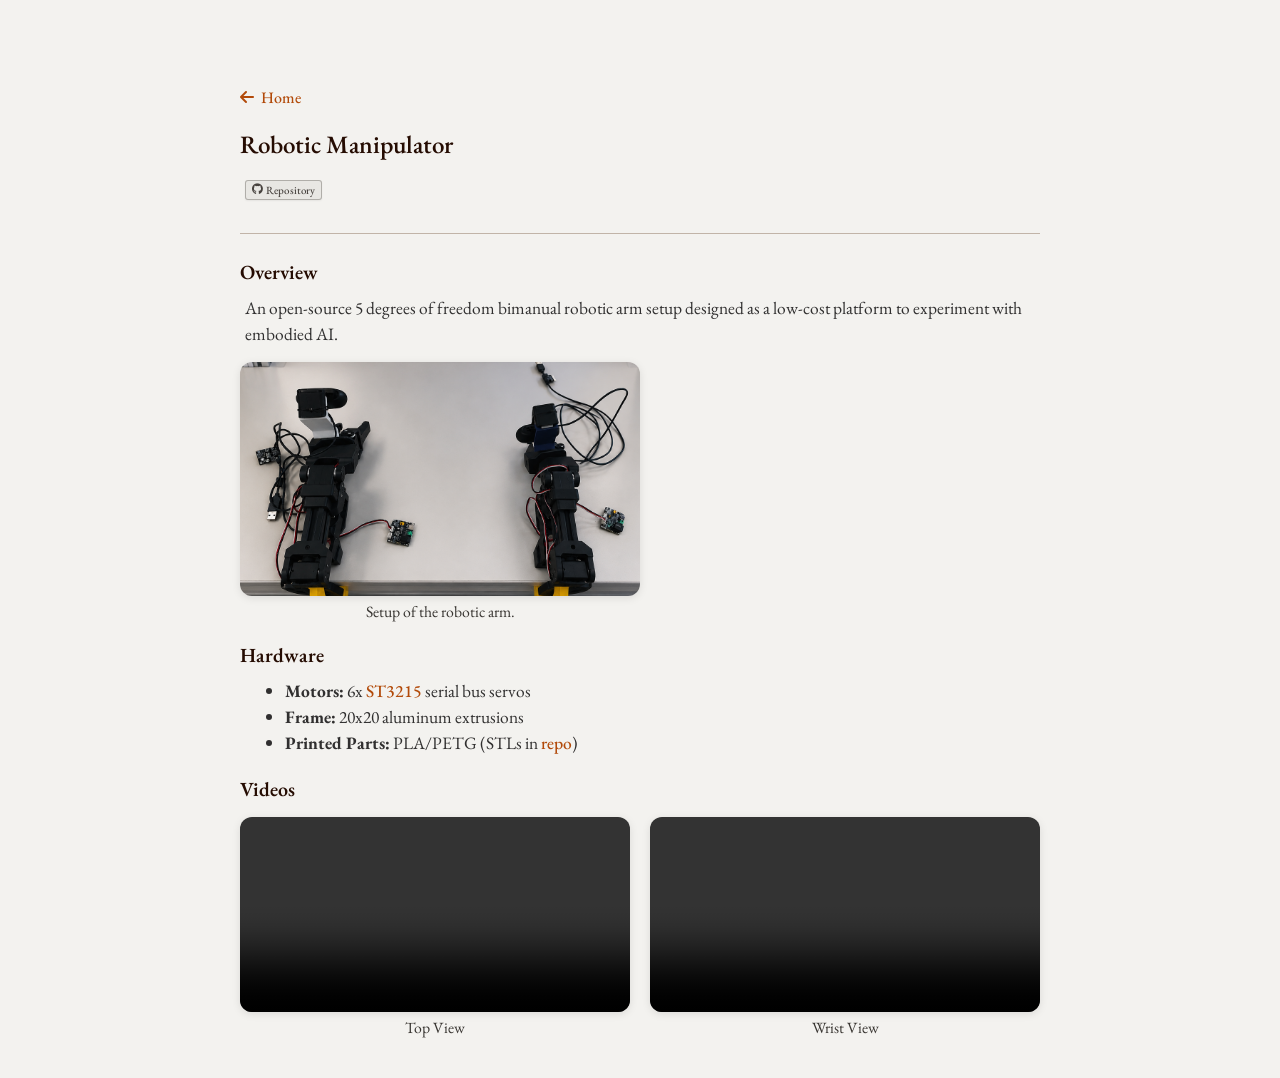
==== work/manipulator.html @ 4a0dd147 "initial" ====
<!DOCTYPE html>
<html lang="en">

<head>
    <meta charset="utf-8">
    <meta http-equiv="X-UA-Compatible" content="chrome=1">
    <meta name="HandheldFriendly" content="True">
    <meta name="MobileOptimized" content="320">
    <meta name="viewport" content="width=device-width, initial-scale=1.0">
    <meta name="description" content="Open-source bimanual robotic arm setup for embodied AI research.">
    <link rel="canonical" href="https://www.sheh.in/work/manipulator.html">
    <meta property="og:locale" content="en_GB">
    <link rel="icon" href="../assets/favicon.ico" type="image/x-icon">
    <meta property="og:image" content="https://sheh.in/assets/icon_large.png">
    <meta name="twitter:card" content="summary_large_image">
    <meta name="twitter:image" content="https://sheh.in/assets/icon_large.png">

    <meta property="og:type" content="article">
    <meta property="og:title" content="Robotic Manipulator - Shehin">
    <meta property="og:description" content="Open-source bimanual robotic arm setup for embodied AI research.">
    <meta name="twitter:description" content="Open-source bimanual robotic arm setup for embodied AI research.">
    <title>Robotic Manipulator - Mohammed Shehin</title>
    <link rel="icon" type="image/png" href="../assets/icon.png">
    <link rel="stylesheet" href="../assets/css/style.css?v=2">
    <link rel="stylesheet" href="https://cdnjs.cloudflare.com/ajax/libs/font-awesome/6.5.2/css/all.min.css"
        integrity="sha512-SnH5WK+bZxgPHs44uWIX+LLJAJ9/2PkPKZ5QiAj6Ta86w+fsb2TkcmfRyVX3pBnMFcV7oQPJkl9QevSCWr3W6A=="
        crossorigin="anonymous" referrerpolicy="no-referrer" />
    <link rel="preconnect" href="https://fonts.googleapis.com">
    <link rel="preconnect" href="https://fonts.gstatic.com" crossorigin>
    <link href="https://fonts.googleapis.com/css2?family=EB+Garamond:ital,wght@0,400..800;1,400..800&display=swap"
        rel="stylesheet">
    <script async src="https://www.googletagmanager.com/gtag/js?id=G-MJPP4PF77R"></script>
    <script>
        window.dataLayer = window.dataLayer || [];
        function gtag() { dataLayer.push(arguments); }
        gtag('js', new Date());

        gtag('config', 'G-MJPP4PF77R');
    </script>

</head>

<body>
    <div class="content">
        <a href="../index.html" class="back-link"><i class="fa-solid fa-arrow-left" style="margin-right: 4px;"></i>
            Home</a>

        <div class="header-container">
            <div class="text-content">
                <h1 class="name">Robotic Manipulator</h1>

                <div class="badge-container" style="margin-top: 10px;">
                    <a href="https://github.com/shehiin/manipulator" target="_blank" rel="noopener" class="badge1">
                        <i class="fa-brands fa-github"></i> Repository
                    </a>
                </div>
            </div>
        </div>

        <div class="divider"></div>

        <div class="section-static">

            <div class="section-header"><span class="bullet"></span><span class="section-title">Overview</span></div>
            <p class="section-content">
                An open-source 5 degrees of freedom bimanual robotic arm setup designed as a low-cost platform to
                experiment with embodied AI.
            </p>
            <img src="../assets/armsetup.png" alt="Robotic arm setup" class="work-image" />
            <div class="img-caption img-caption-centered">Setup of the robotic arm.</div>

            <div class="section-header"><span class="bullet"></span><span class="section-title">Hardware</span></div>
            <ul class="section-content hardware-list">
                <li><strong>Motors:</strong> 6x <a href="https://www.waveshare.com/st3215-servo.htm" target="_blank"
                        rel="noopener">ST3215</a> serial bus servos</li>
                <li><strong>Frame:</strong> 20x20 aluminum extrusions</li>
                <li><strong>Printed Parts:</strong> PLA/PETG (STLs in <a href="https://github.com/shehiin/manipulator"
                        target="_blank" rel="noopener">repo</a>)</li>
            </ul>

            <div class="section-header"><span class="bullet"></span><span class="section-title">Videos</span></div>
            <div class="video-grid">
                <div class="video-container">
                    <video class="work-video" autoplay loop muted playsinline controls>
                        <source src="../assets/topview.mp4" type="video/mp4">
                        Your browser does not support the video tag.
                    </video>
                    <div class="img-caption">Top View</div>
                </div>
                <div class="video-container">
                    <video class="work-video" autoplay loop muted playsinline controls>
                        <source src="../assets/wristview.mp4" type="video/mp4">
                        Your browser does not support the video tag.
                    </video>
                    <div class="img-caption">Wrist View</div>
                </div>
            </div>

        </div>
    </div>
</body>

</html>
---- assets/css/style.css ----
:root {
    --bg: #f3f2ef;
    --text: #1a1a1a;
    --text-muted: #383531;
    --heading: #250c02;
    --accent: #b24a09;
    --accent-social: #47423e;
}



body {
    background-color: var(--bg);
    color: var(--text);
    display: flex;
    flex-direction: column;
    align-items: center;
    justify-content: flex-start;
    text-align: left;
    font-size: 109%;
    margin: 0;
    padding: 60px 0 0 0;
    font-family: 'EB Garamond', serif;
}

h1,
p,
.social-links {
    margin-top: 12px;
    margin-bottom: 0;
    line-height: 1.2;
}

h1 {
    margin-top: 0 !important;
}

.content {
    width: 90%;
    max-width: 850px;
    padding: 25px;
    margin: 0 auto;
    box-sizing: border-box;
}

.content a {
    color: var(--accent);
    text-decoration: none;
    font-weight: 480;
}

.content img {
    max-width: 100%;
    border-radius: 6px;
}

.divider {
    height: 1px;
    background-color: #4e2605;
    margin: 35px 0 25px 0;
    opacity: 0.3;
}

.section-static {
    margin-bottom: 15px;
}

.section-header {
    font-size: 1.15em;
    font-weight: 600;
    display: flex;
    align-items: center;
    margin-top: 20px;
    margin-bottom: 10px;
    color: var(--heading);
}

.news-scroll {
    max-height: 400px;
    overflow-y: auto;
    padding-right: 10px;
}

details summary {
    cursor: pointer;
    font-size: 1.3em;
    font-weight: 600;
    display: flex;
    align-items: center;
    margin-top: 20px;
    margin-bottom: 10px;
    color: var(--heading);
    list-style: none;
}

details summary::-webkit-details-marker {
    display: none;
}

details:not([open]) summary::after {
    content: "...";
    margin-left: 5px;
    color: var(--text-muted);
    font-weight: normal;
}

details[open] summary {
    margin-bottom: 10px;
}

.section-content,
.nointend-section-content,
.news-list li,
.subtitle {
    font-size: 1em;
    color: #302f2f;
    line-height: 1.5;
}

.section-content,
.nointend-section-content {
    margin-bottom: 10px;
    margin-top: 5px;
}

.section-content {
    margin-left: 5px;
}

.nointend-section-content {
    margin-left: 0px;
}

.news-list {
    margin: 0 0 10px 0;
    padding-left: 15px;
    list-style: none;
}

.news-list li {
    margin-bottom: 10px;
    position: relative;
}

.news-list li::before {
    content: "•";
    position: absolute;
    left: -15px;
    top: 0;
    color: var(--text);
}

.news-list li:last-child {
    margin-bottom: 0;
}

.header-container {
    display: flex;
    justify-content: space-between;
    align-items: center;
    gap: 24px;
    margin-bottom: 28px;
}

.text-content {
    display: flex;
    flex-direction: column;
    gap: 11px;
    flex: 1;
}

.name {
    font-size: 25px;
    font-weight: 550;
    margin: 0;
    line-height: 1.3;
    color: var(--heading);
}

.subtitle {
    margin: 0;
}

.subtitle a {
    color: inherit;
    font-weight: inherit;
}

.social-links {
    display: flex;
    gap: 10px;
    font-size: 14.5px;
    margin: 12px 0 0 0;
}

.social-links a {
    color: var(--accent-social) !important;
    text-decoration: none;
}

.badge1 {
    display: inline-flex;
    align-items: center;
    gap: 3px;
    padding: 2px 6px;
    background-color: rgba(71, 66, 62, 0.06);
    color: var(--accent-social) !important;
    border-radius: 3px;
    font-size: 11px;
    font-weight: 500;
    letter-spacing: 0.01em;
    text-decoration: none;
    transition: background-color 0.2s ease, box-shadow 0.2s ease;
    margin: -2px 0;
    border: 1px solid rgba(71, 66, 62, 0.35);
    box-shadow: 0 1px 2px rgba(0, 0, 0, 0.06);
}

.badge1:hover {
    background-color: rgba(71, 66, 62, 0.1);
    box-shadow: 0 2px 5px rgba(0, 0, 0, 0.12);
}

.badge-container {
    display: flex;
    gap: 8px;
    flex-wrap: wrap;
    margin-top: 6px;
    margin-left: 5px;
}

.project-wrapper {
    display: flex;
    flex-direction: row;
    gap: 5px;
    align-items: flex-start;
    margin: 2px 0;
    position: relative;
}

.project-info {
    flex: 1;
    min-width: 200px;
}

.content a.project-title,
.project-title {
    font-weight: 600;
    font-size: 16px;
    color: var(--accent);
    text-decoration: none;
    display: inline-block;
    margin-left: 5px;
}

.date {
    font-size: 14px;
    font-weight: 700;
    color: var(--heading);
    margin-right: 3px;
}

.profile-container {
    width: 100px;
    height: 100px;
    overflow: hidden;
    border-radius: 50%;
    flex-shrink: 0;
}

.profile-image {
    width: 100%;
    height: 100%;
    object-fit: cover;
    display: block;
}

.work-video {
    width: 100%;
    max-width: 100%;
    height: auto;
    display: block;
    border-radius: 12px;
    box-shadow: 0 2px 8px rgba(0, 0, 0, 0.1);
}

.content .work-image {
    width: 65%;
    max-width: 400px;
    height: auto;
    display: block;
    margin: 15px 0 5px 0;
    border-radius: 12px;
    box-shadow: 0 2px 8px rgba(0, 0, 0, 0.1);
}

.video-grid {
    display: flex;
    gap: 20px;
    margin: 15px 0;
    flex-wrap: wrap;
}

.video-container {
    flex: 1 1 calc(50% - 10px);
    min-width: 280px;
}

.img-caption {
    font-size: 0.9em;
    color: var(--text-muted);
    margin-top: 5px;
    width: 100%;
}

.img-caption-centered {
    width: 65%;
    max-width: 400px;
    text-align: center;
}

.video-container .img-caption {
    text-align: center;
}


@media (max-width: 768px) {
    body {
        padding: 40px 0 0 0;
        font-size: 104%;
    }

    .profile-header {
        flex-direction: column-reverse;
        align-items: center;
        gap: 16px;
    }

    .profile-container {
        width: 80px;
        height: 80px;
    }

    .profile-header .text-content {
        text-align: center;
    }

    .name {
        font-size: 21px;
    }

    .subtitle {
        font-size: 15px;
    }

    .social-links {
        justify-content: center;
    }

    .content {
        width: 95%;
        padding: 10px;
        text-align: left;
    }

    .section-content,
    .nointend-section-content,
    .news-list li {
        font-size: 1em;
    }

    .project-wrapper {
        display: flex;
        flex-direction: column;
        align-items: stretch;
        text-align: left;
        gap: 8px;
        margin-top: 0;
    }

    .project-info {
        order: 1;
    }

    .news-scroll {
        padding-right: 0;
    }

    .video-grid {
        flex-direction: column;
        gap: 15px;
    }

    .video-container {
        width: 100%;
        min-width: unset;
    }

    .work-video,
    .content .work-image {
        width: 100%;
        max-width: 100%;
        margin: 10px 0;
    }

    .img-caption,
    .img-caption-centered {
        width: 100%;
        max-width: 100%;
        text-align: center;
    }
}

.back-link {
    display: inline-block;
    margin-bottom: 20px;
    font-size: 16px;
    color: var(--text-muted);
    text-decoration: none;
}

.back-link:hover {
    color: var(--accent);
}
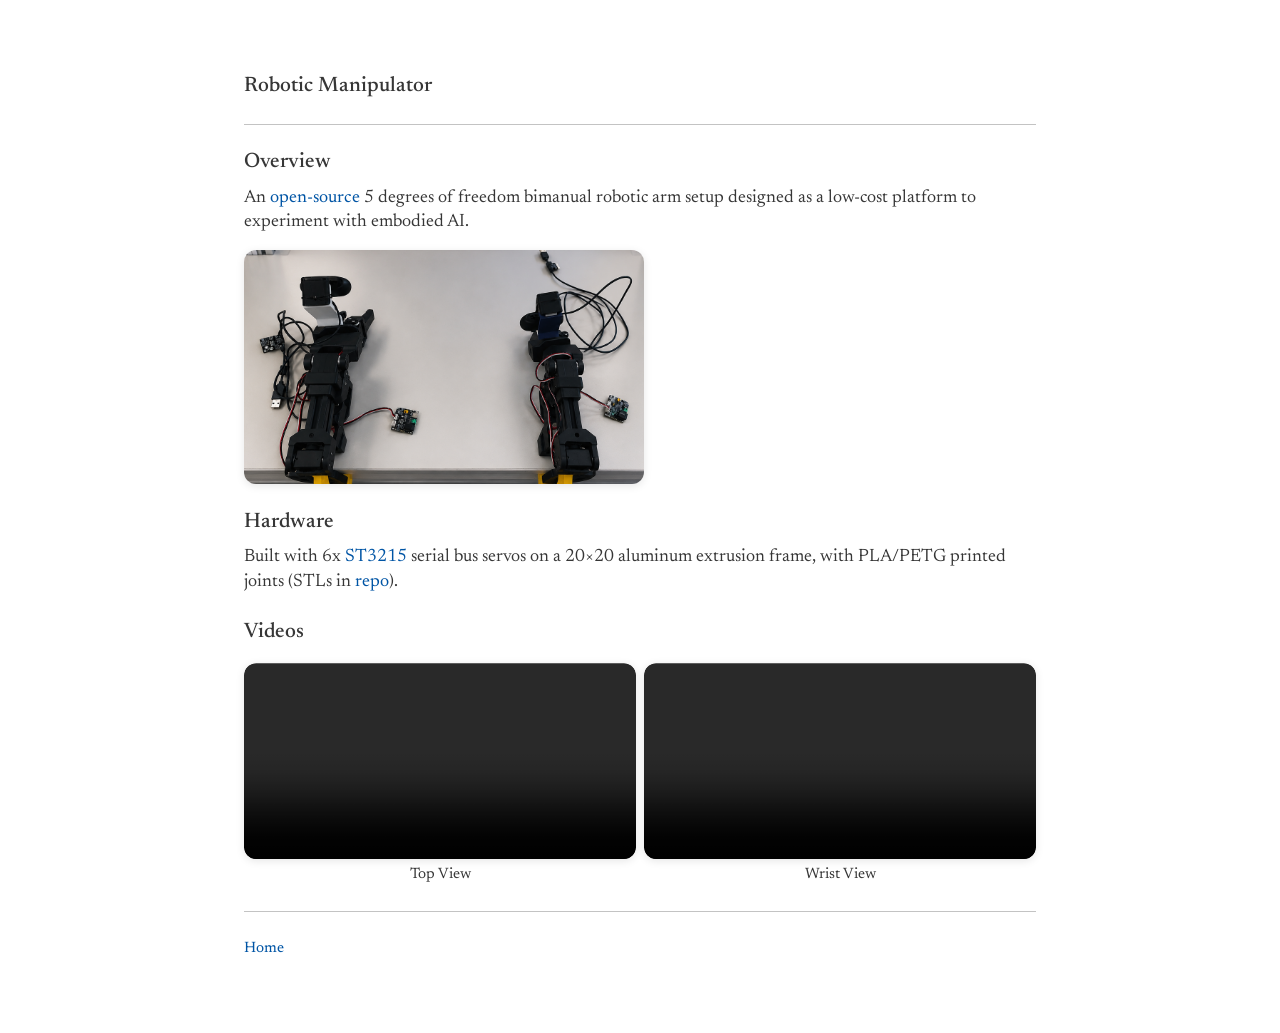
==== commit fddd3d0e: "add" ====
--- a/work/manipulator.html
+++ b/work/manipulator.html
@@ -3,32 +3,27 @@
 
 <head>
     <meta charset="utf-8">
-    <meta http-equiv="X-UA-Compatible" content="chrome=1">
-    <meta name="HandheldFriendly" content="True">
-    <meta name="MobileOptimized" content="320">
     <meta name="viewport" content="width=device-width, initial-scale=1.0">
     <meta name="description" content="Open-source bimanual robotic arm setup for embodied AI research.">
-    <link rel="canonical" href="https://www.sheh.in/work/manipulator.html">
+    <link rel="canonical" href="https://sheh.in/work/manipulator.html">
     <meta property="og:locale" content="en_GB">
-    <link rel="icon" href="../assets/favicon.ico" type="image/x-icon">
-    <meta property="og:image" content="https://sheh.in/assets/icon_large.png">
+    <meta property="og:image" content="https://sheh.in/assets/og.png">
     <meta name="twitter:card" content="summary_large_image">
-    <meta name="twitter:image" content="https://sheh.in/assets/icon_large.png">
+    <meta name="twitter:creator" content="@shehiin">
+    <meta name="twitter:image" content="https://sheh.in/assets/og.png">
 
     <meta property="og:type" content="article">
-    <meta property="og:title" content="Robotic Manipulator - Shehin">
+    <meta property="og:title" content="Robotic Manipulator - Mohammed Shehin">
     <meta property="og:description" content="Open-source bimanual robotic arm setup for embodied AI research.">
     <meta name="twitter:description" content="Open-source bimanual robotic arm setup for embodied AI research.">
-    <title>Robotic Manipulator - Mohammed Shehin</title>
-    <link rel="icon" type="image/png" href="../assets/icon.png">
-    <link rel="stylesheet" href="../assets/css/style.css?v=2">
-    <link rel="stylesheet" href="https://cdnjs.cloudflare.com/ajax/libs/font-awesome/6.5.2/css/all.min.css"
-        integrity="sha512-SnH5WK+bZxgPHs44uWIX+LLJAJ9/2PkPKZ5QiAj6Ta86w+fsb2TkcmfRyVX3pBnMFcV7oQPJkl9QevSCWr3W6A=="
-        crossorigin="anonymous" referrerpolicy="no-referrer" />
-    <link rel="preconnect" href="https://fonts.googleapis.com">
-    <link rel="preconnect" href="https://fonts.gstatic.com" crossorigin>
-    <link href="https://fonts.googleapis.com/css2?family=EB+Garamond:ital,wght@0,400..800;1,400..800&display=swap"
-        rel="stylesheet">
+    <meta property="og:url" content="https://sheh.in/work/manipulator.html">
+    <meta property="og:site_name" content="Mohammed Shehin">
+    <title>Manipulator</title>
+    <link rel="icon" href="../assets/favicon.ico" sizes="32x32">
+    <link rel="icon" type="image/png" sizes="512x512" href="../assets/icon.png">
+    <link rel="apple-touch-icon" href="../assets/apple.png">
+    <link href="https://fonts.googleapis.com/css2?family=Newsreader:ital,opsz,wght@0,6..72,200..800;1,6..72,200..800&display=swap" rel="stylesheet">
+    <link rel="stylesheet" href="../assets/css/style.css?v=56">
     <script async src="https://www.googletagmanager.com/gtag/js?id=G-MJPP4PF77R"></script>
     <script>
         window.dataLayer = window.dataLayer || [];
@@ -41,63 +36,63 @@
 </head>
 
 <body>
-    <div class="content">
-        <a href="../index.html" class="back-link"><i class="fa-solid fa-arrow-left" style="margin-right: 4px;"></i>
-            Home</a>
-
-        <div class="header-container">
-            <div class="text-content">
-                <h1 class="name">Robotic Manipulator</h1>
-
-                <div class="badge-container" style="margin-top: 10px;">
-                    <a href="https://github.com/shehiin/manipulator" target="_blank" rel="noopener" class="badge1">
-                        <i class="fa-brands fa-github"></i> Repository
-                    </a>
-                </div>
-            </div>
-        </div>
+    <main class="page">
+        <header class="project-header">
+            <h1 class="name">Robotic Manipulator</h1>
+        </header>
 
         <div class="divider"></div>
 
-        <div class="section-static">
-
-            <div class="section-header"><span class="bullet"></span><span class="section-title">Overview</span></div>
-            <p class="section-content">
-                An open-source 5 degrees of freedom bimanual robotic arm setup designed as a low-cost platform to
+        <section class="section">
+            <div class="section-heading">Overview</div>
+            <p>
+                An <a href="https://github.com/shehiin/manipulator" target="_blank" rel="noopener">open-source</a> 5
+                degrees of freedom bimanual robotic arm setup designed as a low-cost platform to
                 experiment with embodied AI.
             </p>
-            <img src="../assets/armsetup.png" alt="Robotic arm setup" class="work-image" />
-            <div class="img-caption img-caption-centered">Setup of the robotic arm.</div>
+            <img src="../assets/armsetup.png" alt="Robotic arm setup" class="media media-image" />
+        </section>
 
-            <div class="section-header"><span class="bullet"></span><span class="section-title">Hardware</span></div>
-            <ul class="section-content hardware-list">
-                <li><strong>Motors:</strong> 6x <a href="https://www.waveshare.com/st3215-servo.htm" target="_blank"
-                        rel="noopener">ST3215</a> serial bus servos</li>
-                <li><strong>Frame:</strong> 20x20 aluminum extrusions</li>
-                <li><strong>Printed Parts:</strong> PLA/PETG (STLs in <a href="https://github.com/shehiin/manipulator"
-                        target="_blank" rel="noopener">repo</a>)</li>
-            </ul>
+        <section class="section">
+            <div class="section-heading">Hardware</div>
+            <p>
+                Built with 6x <a href="https://www.waveshare.com/st3215-servo.htm" target="_blank"
+                    rel="noopener">ST3215</a> serial bus servos on a 20×20 aluminum extrusion frame, with PLA/PETG
+                printed joints (STLs in <a href="https://github.com/shehiin/manipulator" target="_blank"
+                    rel="noopener">repo</a>).
+            </p>
+        </section>
 
-            <div class="section-header"><span class="bullet"></span><span class="section-title">Videos</span></div>
-            <div class="video-grid">
-                <div class="video-container">
-                    <video class="work-video" autoplay loop muted playsinline controls>
-                        <source src="../assets/topview.mp4" type="video/mp4">
-                        Your browser does not support the video tag.
-                    </video>
-                    <div class="img-caption">Top View</div>
-                </div>
-                <div class="video-container">
-                    <video class="work-video" autoplay loop muted playsinline controls>
-                        <source src="../assets/wristview.mp4" type="video/mp4">
-                        Your browser does not support the video tag.
-                    </video>
-                    <div class="img-caption">Wrist View</div>
+        <section class="section">
+            <div class="section-heading">Videos</div>
+            <div class="synced-player">
+                <div class="media-grid">
+                    <div class="media-item">
+                        <div class="media-frame">
+                            <video class="media-video" controls autoplay loop muted playsinline>
+                                <source src="../assets/topview.mp4" type="video/mp4">
+                            </video>
+                        </div>
+                        <div class="media-caption">Top View</div>
+                    </div>
+                    <div class="media-item">
+                        <div class="media-frame">
+                            <video class="media-video" controls autoplay loop muted playsinline>
+                                <source src="../assets/wristview.mp4" type="video/mp4">
+                            </video>
+                        </div>
+                        <div class="media-caption">Wrist View</div>
+                    </div>
                 </div>
             </div>
+        </section>
 
-        </div>
-    </div>
+        <div class="divider"></div>
+
+        <footer class="page-footer">
+            <a href="../index.html" class="back-link">Home</a>
+        </footer>
+    </main>
 </body>
 
 </html>
--- a/assets/css/style.css
+++ b/assets/css/style.css
@@ -1,13 +1,16 @@
 :root {
-    --bg: #f3f2ef;
-    --text: #1a1a1a;
-    --text-muted: #383531;
-    --heading: #250c02;
-    --accent: #b24a09;
-    --accent-social: #47423e;
-}
-
-
+    --bg: #ffffff;
+    --text: #363636;
+    --text-hover: #000000;
+    --accent: #0055a5;
+    --accent-hover: #16a34a;
+    --space-2xs: 4px;
+    --space-xs: 6px;
+    --space-sm: 8px;
+    --space-md: 12px;
+    --space-lg: 16px;
+    --space-xl: 24px;
+}
 
 body {
     background-color: var(--bg);
@@ -15,252 +18,98 @@
     display: flex;
     flex-direction: column;
     align-items: center;
-    justify-content: flex-start;
-    text-align: left;
-    font-size: 109%;
-    margin: 0;
-    padding: 60px 0 0 0;
-    font-family: 'EB Garamond', serif;
-}
-
-h1,
-p,
-.social-links {
-    margin-top: 12px;
-    margin-bottom: 0;
-    line-height: 1.2;
-}
-
-h1 {
-    margin-top: 0 !important;
-}
-
-.content {
+    font-family: "Newsreader", Georgia, "Noto Serif", serif;
+    font-size: 18px;
+    font-weight: 400;
+    line-height: 1.35;
+    -webkit-text-size-adjust: 100%;
+    text-size-adjust: 100%;
+    margin: 0;
+    padding: 50px 0 20px 0;
+}
+
+::selection {
+    background: var(--accent-hover);
+    color: #ffffff;
+}
+
+p {
+    margin-top: 0;
+    margin-bottom: 13px;
+}
+
+/* Page */
+.page {
     width: 90%;
-    max-width: 850px;
-    padding: 25px;
+    max-width: 980px;
+    padding: var(--space-xl);
     margin: 0 auto;
     box-sizing: border-box;
 }
 
-.content a {
+.page a {
     color: var(--accent);
     text-decoration: none;
-    font-weight: 480;
-}
-
-.content img {
-    max-width: 100%;
-    border-radius: 6px;
+    font-weight: 420;
+    transition: color 0.2s ease;
+}
+
+.page a:hover {
+    color: var(--accent-hover);
 }
 
 .divider {
     height: 1px;
-    background-color: #4e2605;
-    margin: 35px 0 25px 0;
+    background-color: #3a3a3a;
+    margin: 0 0 var(--space-xl) 0;
     opacity: 0.3;
 }
 
-.section-static {
-    margin-bottom: 15px;
-}
-
-.section-header {
-    font-size: 1.15em;
-    font-weight: 600;
-    display: flex;
+/* Profile header */
+.page-header {
+    display: flex;
+    flex-direction: column;
     align-items: center;
-    margin-top: 20px;
-    margin-bottom: 10px;
-    color: var(--heading);
-}
-
-.news-scroll {
-    max-height: 400px;
-    overflow-y: auto;
-    padding-right: 10px;
-}
-
-details summary {
-    cursor: pointer;
-    font-size: 1.3em;
-    font-weight: 600;
-    display: flex;
+    gap: 14px;
+}
+
+.header-copy {
+    display: flex;
+    flex-direction: column;
     align-items: center;
-    margin-top: 20px;
-    margin-bottom: 10px;
-    color: var(--heading);
-    list-style: none;
-}
-
-details summary::-webkit-details-marker {
-    display: none;
-}
-
-details:not([open]) summary::after {
-    content: "...";
-    margin-left: 5px;
-    color: var(--text-muted);
-    font-weight: normal;
-}
-
-details[open] summary {
-    margin-bottom: 10px;
-}
-
-.section-content,
-.nointend-section-content,
-.news-list li,
-.subtitle {
-    font-size: 1em;
-    color: #302f2f;
-    line-height: 1.5;
-}
-
-.section-content,
-.nointend-section-content {
-    margin-bottom: 10px;
-    margin-top: 5px;
-}
-
-.section-content {
-    margin-left: 5px;
-}
-
-.nointend-section-content {
-    margin-left: 0px;
-}
-
-.news-list {
-    margin: 0 0 10px 0;
-    padding-left: 15px;
-    list-style: none;
-}
-
-.news-list li {
-    margin-bottom: 10px;
-    position: relative;
-}
-
-.news-list li::before {
-    content: "•";
-    position: absolute;
-    left: -15px;
-    top: 0;
+    text-align: center;
+    gap: 10px;
+}
+
+.name {
+    font-size: 21px;
+    font-weight: 520;
+    margin: 0;
+    line-height: 1.3;
+    white-space: nowrap;
+}
+
+.social-links {
+    margin-top: 4px;
+    font-size: 14px;
+}
+
+.social-links .sep {
+    margin: 0 6px;
+    opacity: 0.5;
+}
+
+.social-links a {
     color: var(--text);
-}
-
-.news-list li:last-child {
-    margin-bottom: 0;
-}
-
-.header-container {
-    display: flex;
-    justify-content: space-between;
-    align-items: center;
-    gap: 24px;
-    margin-bottom: 28px;
-}
-
-.text-content {
-    display: flex;
-    flex-direction: column;
-    gap: 11px;
-    flex: 1;
-}
-
-.name {
-    font-size: 25px;
-    font-weight: 550;
-    margin: 0;
-    line-height: 1.3;
-    color: var(--heading);
-}
-
-.subtitle {
-    margin: 0;
-}
-
-.subtitle a {
-    color: inherit;
-    font-weight: inherit;
-}
-
-.social-links {
-    display: flex;
-    gap: 10px;
-    font-size: 14.5px;
-    margin: 12px 0 0 0;
-}
-
-.social-links a {
-    color: var(--accent-social) !important;
-    text-decoration: none;
-}
-
-.badge1 {
-    display: inline-flex;
-    align-items: center;
-    gap: 3px;
-    padding: 2px 6px;
-    background-color: rgba(71, 66, 62, 0.06);
-    color: var(--accent-social) !important;
-    border-radius: 3px;
-    font-size: 11px;
-    font-weight: 500;
-    letter-spacing: 0.01em;
-    text-decoration: none;
-    transition: background-color 0.2s ease, box-shadow 0.2s ease;
-    margin: -2px 0;
-    border: 1px solid rgba(71, 66, 62, 0.35);
-    box-shadow: 0 1px 2px rgba(0, 0, 0, 0.06);
-}
-
-.badge1:hover {
-    background-color: rgba(71, 66, 62, 0.1);
-    box-shadow: 0 2px 5px rgba(0, 0, 0, 0.12);
-}
-
-.badge-container {
-    display: flex;
-    gap: 8px;
-    flex-wrap: wrap;
-    margin-top: 6px;
-    margin-left: 5px;
-}
-
-.project-wrapper {
-    display: flex;
-    flex-direction: row;
-    gap: 5px;
-    align-items: flex-start;
-    margin: 2px 0;
-    position: relative;
-}
-
-.project-info {
-    flex: 1;
-    min-width: 200px;
-}
-
-.content a.project-title,
-.project-title {
-    font-weight: 600;
-    font-size: 16px;
-    color: var(--accent);
-    text-decoration: none;
-    display: inline-block;
-    margin-left: 5px;
-}
-
-.date {
-    font-size: 14px;
-    font-weight: 700;
-    color: var(--heading);
-    margin-right: 3px;
-}
-
-.profile-container {
+    font-weight: 400;
+}
+
+.social-links a:hover {
+    color: var(--text-hover);
+    text-decoration: underline;
+}
+
+.avatar {
     width: 100px;
     height: 100px;
     overflow: hidden;
@@ -268,15 +117,205 @@
     flex-shrink: 0;
 }
 
-.profile-image {
+.avatar-image {
     width: 100%;
     height: 100%;
     object-fit: cover;
     display: block;
 }
 
-.work-video {
-    width: 100%;
+/* Desktop: sidebar header, content in the right column */
+@media (min-width: 901px) {
+    .page:has(.profile-header),
+    .page:has(.writing-header) {
+        display: grid;
+        grid-template-columns: 160px 1fr;
+        column-gap: 80px;
+    }
+
+    .page:has(.profile-header) .page-header,
+    .page:has(.writing-header) .writing-header {
+        grid-column: 1;
+        align-self: start;
+        position: sticky;
+        top: 30px;
+    }
+
+    .page:has(.writing-header) .writing-header {
+        align-items: flex-end;
+        text-align: right;
+    }
+
+    .page:has(.profile-header)>*:not(.page-header),
+    .page:has(.writing-header)>*:not(.writing-header) {
+        grid-column: 2;
+    }
+
+    .page:has(.profile-header) .avatar {
+        order: -1;
+    }
+
+    .page:has(.profile-header) .divider,
+    .page:has(.writing-header) .divider {
+        display: none;
+    }
+}
+
+/* Listing-page header (news.html, work.html) */
+.writing-header {
+    display: flex;
+    flex-direction: column;
+    align-items: flex-start;
+    gap: var(--space-sm);
+    margin-bottom: var(--space-xl);
+}
+
+.writing-header .name {
+    white-space: normal;
+}
+
+/* Sections */
+.section {
+    margin-bottom: 25px;
+}
+
+.section:last-child {
+    margin-bottom: 0;
+}
+
+.section>*:last-child {
+    margin-bottom: 0 !important;
+}
+
+.section-heading {
+    font-size: 21px;
+    font-weight: 520;
+    display: flex;
+    align-items: center;
+    margin-top: 0;
+    margin-bottom: var(--space-sm);
+}
+
+.section-heading+* {
+    margin-top: 0 !important;
+}
+
+/* Lists */
+.news-scroll {
+    max-height: 400px;
+    overflow-y: auto;
+    padding-right: var(--space-md);
+}
+
+.entry-list {
+    margin: 0;
+    padding-left: 0;
+    list-style: none;
+}
+
+.entry-list li {
+    margin-bottom: 18px;
+    position: relative;
+}
+
+.news-list li,
+.page:has(.writing-header) .entry-list li {
+    margin-bottom: var(--space-md);
+    padding-left: 15px;
+}
+
+.news-list li::before,
+.page:has(.writing-header) .entry-list li::before {
+    content: "•";
+    position: absolute;
+    left: 0;
+    top: 0;
+    line-height: inherit;
+}
+
+.entry-list li:last-child,
+.news-list li:last-child {
+    margin-bottom: 0;
+}
+
+.entry-date {
+    font-size: 16px;
+    font-weight: 520;
+    margin-right: var(--space-2xs);
+}
+
+.entry-title {
+    font-weight: 520;
+    font-size: 17px;
+    margin: 0;
+    line-height: 1.35;
+}
+
+.entry-title a {
+    color: var(--text);
+    font-weight: inherit;
+}
+
+.entry-title a:hover {
+    color: var(--text-hover);
+    text-decoration: underline;
+}
+
+.entry-meta {
+    margin: 0;
+    line-height: 1.45;
+}
+
+.inline-links {
+    margin: 0;
+    font-size: 15px;
+    display: flex;
+    gap: 6px;
+    flex-wrap: wrap;
+}
+
+.entry-title+.entry-meta,
+.entry-meta+.entry-meta,
+.entry-title+.inline-links,
+.entry-meta+.inline-links {
+    margin-top: var(--space-xs) !important;
+}
+
+/* Project page (work/manipulator.html) */
+.page:has(.project-header) {
+    max-width: 840px;
+}
+
+.project-header {
+    display: flex;
+    flex-direction: column;
+    align-items: flex-start;
+    gap: var(--space-xs);
+    margin-bottom: var(--space-xl);
+}
+
+.project-header .name {
+    white-space: normal;
+    line-height: 1.25;
+}
+
+/* Footer */
+.page-footer {
+    padding-bottom: var(--space-xl);
+}
+
+.back-link {
+    display: inline-block;
+    font-size: 15px;
+    margin-bottom: var(--space-xs);
+}
+
+.page:has(.writing-header) .page-footer .back-link {
+    margin-left: 15px;
+}
+
+/* Media */
+.media {
     max-width: 100%;
     height: auto;
     display: block;
@@ -284,141 +323,154 @@
     box-shadow: 0 2px 8px rgba(0, 0, 0, 0.1);
 }
 
-.content .work-image {
+/* Rounded via clip-path: on phones the playing video is a hardware layer that ignores border-radius */
+.media-frame {
+    border-radius: 12px;
+    box-shadow: 0 2px 8px rgba(0, 0, 0, 0.1);
+}
+
+.media-video {
+    display: block;
+    width: 100%;
+    border-radius: 12px;
+    clip-path: inset(0 round 12px);
+    filter: brightness(0.8);
+}
+
+.media-image {
     width: 65%;
     max-width: 400px;
-    height: auto;
-    display: block;
-    margin: 15px 0 5px 0;
-    border-radius: 12px;
-    box-shadow: 0 2px 8px rgba(0, 0, 0, 0.1);
-}
-
-.video-grid {
-    display: flex;
-    gap: 20px;
-    margin: 15px 0;
+    margin: var(--space-lg) 0 0 0;
+}
+
+.media-grid {
+    display: flex;
+    gap: var(--space-xl);
+    margin: var(--space-lg) 0 0 0;
     flex-wrap: wrap;
 }
 
-.video-container {
-    flex: 1 1 calc(50% - 10px);
+.synced-player .media-grid {
+    margin-bottom: 0;
+    gap: var(--space-sm);
+}
+
+.media-item {
+    flex: 1 1 calc(50% - var(--space-md));
     min-width: 280px;
 }
 
-.img-caption {
-    font-size: 0.9em;
-    color: var(--text-muted);
-    margin-top: 5px;
+.media-caption {
+    font-size: 15px;
+    margin-top: var(--space-xs);
+    margin-bottom: 0;
     width: 100%;
 }
 
-.img-caption-centered {
-    width: 65%;
-    max-width: 400px;
+.media-item .media-caption {
     text-align: center;
 }
 
-.video-container .img-caption {
-    text-align: center;
-}
-
-
-@media (max-width: 768px) {
+/* Mobile */
+@media (max-width: 900px) {
     body {
-        padding: 40px 0 0 0;
-        font-size: 104%;
+        /* room above phone browser bars / home indicator */
+        padding: 40px 0 calc(28px + env(safe-area-inset-bottom)) 0;
+        font-size: 16px;
+        line-height: 1.45;
+    }
+
+    /* Scale everything down except .avatar */
+    p {
+        margin-bottom: 11px;
+    }
+
+    .social-links {
+        font-size: 13px;
+    }
+
+    .section {
+        margin-bottom: 20px;
+    }
+
+    .name,
+    .section-heading {
+        font-size: 18px;
+    }
+
+    .section-heading {
+        margin-bottom: var(--space-xs);
+    }
+
+    .entry-date {
+        font-size: 14px;
+    }
+
+    .entry-title {
+        font-size: 15px;
+    }
+
+    .entry-list li {
+        margin-bottom: 14px;
+    }
+
+    .news-list li,
+    .page:has(.writing-header) .entry-list li {
+        margin-bottom: 11px;
+    }
+
+    .inline-links,
+    .back-link {
+        font-size: 13px;
+    }
+
+    .media-caption {
+        font-size: 13px;
+    }
+
+    .news-scroll {
+        max-height: 340px;
+    }
+
+    .page {
+        width: 100%;
+        padding: 12px 22px;
     }
 
     .profile-header {
         flex-direction: column-reverse;
-        align-items: center;
-        gap: 16px;
-    }
-
-    .profile-container {
+        margin-bottom: var(--space-xl);
+    }
+
+    .avatar {
         width: 80px;
         height: 80px;
     }
 
-    .profile-header .text-content {
-        text-align: center;
-    }
-
-    .name {
-        font-size: 21px;
-    }
-
-    .subtitle {
-        font-size: 15px;
-    }
-
-    .social-links {
-        justify-content: center;
-    }
-
-    .content {
-        width: 95%;
-        padding: 10px;
-        text-align: left;
-    }
-
-    .section-content,
-    .nointend-section-content,
-    .news-list li {
-        font-size: 1em;
-    }
-
-    .project-wrapper {
-        display: flex;
-        flex-direction: column;
-        align-items: stretch;
-        text-align: left;
-        gap: 8px;
-        margin-top: 0;
-    }
-
-    .project-info {
-        order: 1;
-    }
-
     .news-scroll {
         padding-right: 0;
     }
 
-    .video-grid {
+    .media-grid {
         flex-direction: column;
-        gap: 15px;
-    }
-
-    .video-container {
+        gap: var(--space-lg);
+    }
+
+    .media-item {
         width: 100%;
         min-width: unset;
     }
 
-    .work-video,
-    .content .work-image {
+    .media-frame,
+    .media-image {
         width: 100%;
         max-width: 100%;
-        margin: 10px 0;
-    }
-
-    .img-caption,
-    .img-caption-centered {
+        margin: var(--space-md) 0 0 0;
+    }
+
+    .media-caption {
         width: 100%;
         max-width: 100%;
         text-align: center;
     }
 }
-
-.back-link {
-    display: inline-block;
-    margin-bottom: 20px;
-    font-size: 16px;
-    color: var(--text-muted);
-    text-decoration: none;
-}
-
-.back-link:hover {
-    color: var(--accent);
-}
